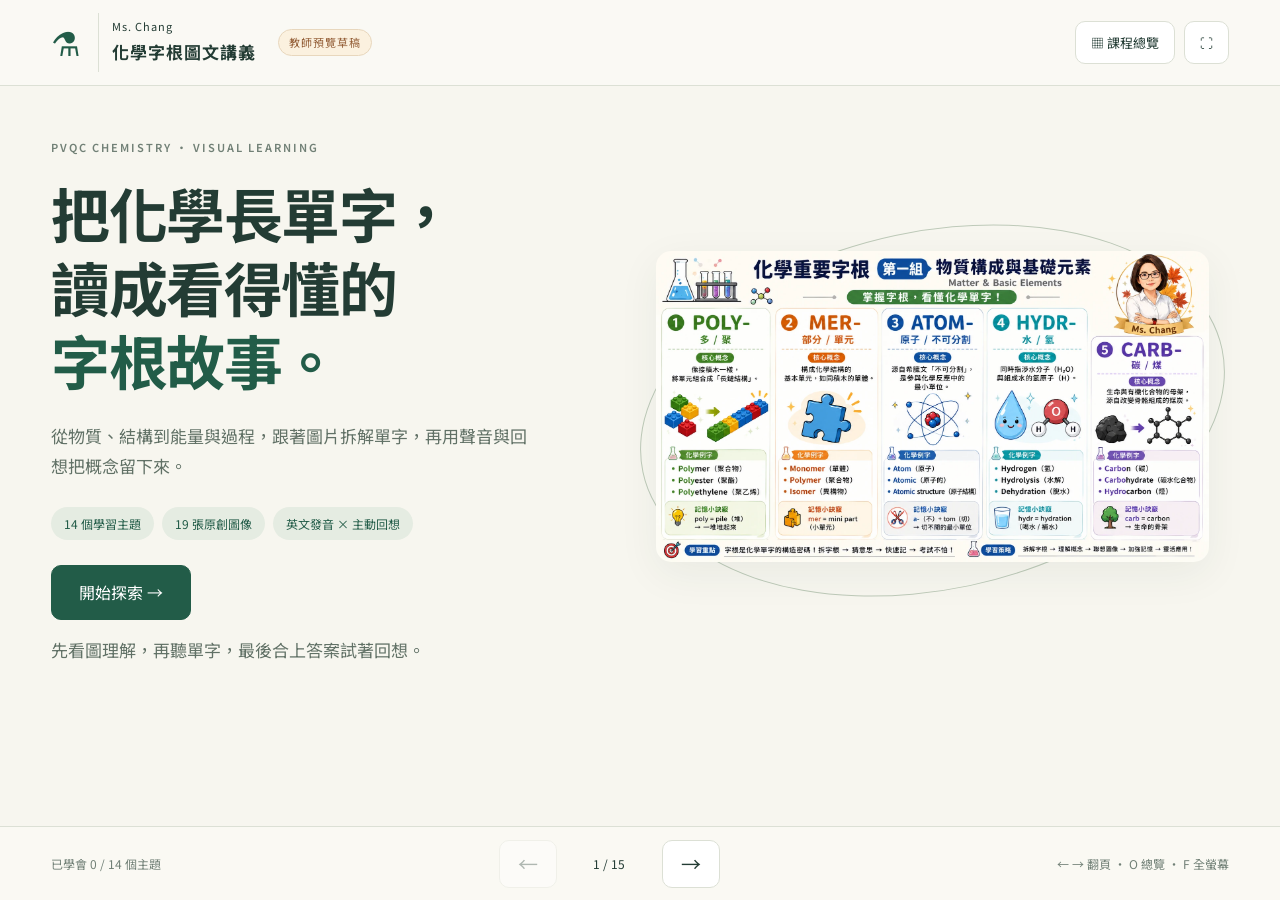
==== index.html @ fc12cee3 "Add PVQC chemistry visual learning draft and 19 web images" ====
<!doctype html>
<html lang="zh-Hant">
<head>
  <meta charset="utf-8"><meta name="viewport" content="width=device-width,initial-scale=1">
  <title>PVQC 化學字根｜圖文學習講義</title>
  <meta name="description" content="從圖像理解化學字根，搭配英文發音、字族整理與主動回想。">
  <link rel="stylesheet" href="style.css">
</head>
<body>
  <header class="topbar"><a class="brand" href="#home"><span class="brand-icon">⚗</span><span>Ms. Chang <b>化學字根圖文講義</b></span></a><span class="draft">教師預覽草稿</span><div class="top-actions"><button id="overview">▦ <span>課程總覽</span></button><button id="full" aria-label="切換全螢幕">⛶</button></div></header>
  <main id="main"></main>
  <footer><span id="progress" aria-live="polite"></span><div class="navigation"><button id="prev" aria-label="上一頁">←</button><span id="position"></span><button id="next" aria-label="下一頁">→</button></div><span class="keyboard">← → 翻頁 · O 總覽 · F 全螢幕</span></footer>
  <dialog id="grid-dialog"><div class="dialog-head"><div><small>COURSE MAP</small><h2>今天想探索哪個字根？</h2></div><button class="close" data-close="grid-dialog" aria-label="關閉課程總覽">✕</button></div><input id="search" type="search" placeholder="搜尋字根、主題或英文單字" aria-label="搜尋課程"><div id="grid" class="course-grid"></div></dialog>
  <dialog id="image-dialog"><button class="close" data-close="image-dialog" aria-label="關閉放大圖片">✕</button><img id="large-image" alt=""></dialog>
  <div id="status" class="status" role="status"></div>
  <script src="lessons.js"></script><script src="app.js"></script>
</body></html>
---- style.css ----
@import url('https://fonts.googleapis.com/css2?family=Noto+Sans+TC:wght@400;500;600;700;900&display=swap');
:root{--paper:#f7f6ef;--ink:#233c34;--green:#225c48;--sage:#e5ece2;--line:#dce0d5;--muted:#718076;--orange:#c77843;--white:#fff;--shadow:0 12px 40px #253c3410;color-scheme:light}
*{box-sizing:border-box}body{margin:0;background:var(--paper);color:var(--ink);font-family:'Noto Sans TC','Microsoft JhengHei',sans-serif;line-height:1.8}button,a,input{-webkit-tap-highlight-color:transparent}button,input{font:inherit}button{cursor:pointer;border:1px solid var(--line);border-radius:10px;background:transparent;color:var(--ink);padding:9px 15px;transition:background .15s}button:hover{background:var(--sage)}button:disabled{opacity:.35;cursor:default}a{color:inherit}button:focus-visible,a:focus-visible,input:focus-visible{outline:3px solid #cb8c47;outline-offset:3px}.topbar{height:86px;padding:0 4vw;display:flex;align-items:center;gap:22px;border-bottom:1px solid var(--line);background:#faf9f4}.brand{display:flex;align-items:center;gap:13px;text-decoration:none;font-size:11px;letter-spacing:1px}.brand b{display:block;font-size:17px;letter-spacing:1px}.brand-icon{font-size:33px;color:var(--green);border-right:1px solid var(--line);padding-right:16px}.draft{font-size:11px;letter-spacing:1px;color:#956039;border:1px solid #e8d7bd;border-radius:30px;padding:3px 10px;background:#fbf1df}.top-actions{margin-left:auto;display:flex;gap:9px}.top-actions button{font-size:13px;background:#fff}main{min-height:calc(100vh - 160px);padding:32px 4vw 45px}.eyebrow,small{font-size:11px;letter-spacing:2px;color:var(--muted);font-weight:600}.hero{max-width:1450px;margin:auto;display:grid;grid-template-columns:1fr 1.14fr;gap:5vw;align-items:center;min-height:65vh}.hero h1{font-size:clamp(38px,4.6vw,70px);line-height:1.25;margin:18px 0 24px;letter-spacing:-1.5px}.hero h1 em{font-style:normal;color:var(--green);position:relative}.hero p{font-size:17px;max-width:480px;color:#617166}.hero .cover-image{width:100%;border-radius:15px;box-shadow:var(--shadow);background:white}.hero-figure{position:relative;padding:20px}.hero-figure:before{content:'';position:absolute;inset:0;border:1px solid #becab9;border-radius:50%;z-index:-1;transform:rotate(-12deg)}.pill-row{display:flex;flex-wrap:wrap;gap:8px;margin:25px 0}.pill{font-size:12px;color:var(--green);background:var(--sage);border-radius:30px;padding:6px 13px}.primary{background:var(--green);color:white;border-color:var(--green);padding:12px 27px}.primary:hover{background:#184837;color:#fff}.subtle{font-size:12px;color:var(--muted);margin-top:15px}.lesson{max-width:1530px;margin:auto}.lesson-heading{display:flex;align-items:center;gap:15px;margin:0 0 24px}.lesson-heading .rule{flex:1;height:1px;background:var(--line)}.lesson-layout{display:grid;grid-template-columns:minmax(300px,.72fr) minmax(0,1.5fr);gap:3.7vw;align-items:start}.lesson-copy h1{font-size:clamp(28px,2.8vw,43px);line-height:1.4;letter-spacing:-1px;margin:8px 0 15px}.root{color:var(--green);font-size:12px;font-weight:700;letter-spacing:2px;line-height:1.6}.lead{font-size:18px;font-weight:500}.story{color:#5a6b60;font-size:14px;line-height:2}.section-label{font-size:11px;letter-spacing:1.5px;font-weight:700;color:var(--muted);margin:23px 0 9px}.word-list{display:flex;flex-wrap:wrap;gap:7px}.word{background:white;border:1px solid var(--line);text-align:left;padding:7px 11px;border-radius:8px;line-height:1.5}.word strong{font-size:13px;font-weight:600;display:block}.word span{font-size:11px;color:var(--muted)}.hide-zh .word span{visibility:hidden}.utility{display:flex;gap:8px;margin:13px 0;flex-wrap:wrap}.utility button{font-size:12px;padding:5px 10px}.image-panel{padding:14px;background:white;border:1px solid var(--line);border-radius:16px;box-shadow:var(--shadow)}.image-tabs{display:flex;gap:6px;flex-wrap:wrap;padding:3px 0 13px}.image-tabs button{font-size:11px;padding:5px 10px;border-radius:30px}.image-tabs button.active{background:var(--green);color:white;border-color:var(--green)}.image-open{width:100%;padding:0;border:0;background:white;display:block}.image-open:hover{background:white}.lesson-image{width:100%;display:block;border-radius:7px;height:auto}.image-hint{font-size:11px;color:var(--muted);display:flex;justify-content:space-between;margin-top:9px;padding:0 3px}.recall{margin-top:18px;padding:20px 22px;border-radius:12px;background:var(--sage)}.recall .section-label{margin:0 0 6px}.recall p{font-size:14px;margin:6px 0}.recall button{font-size:12px;background:#f8faf5;border-color:#bfcebd;margin-top:8px}.answer{border-top:1px solid #c5d1c1;padding-top:10px;margin-top:12px!important}.note{font-size:12px;color:#806447;background:#fcf2e3;padding:12px 15px;border-radius:9px;margin-top:14px;line-height:1.9}.master{width:100%;margin-top:18px;background:white;font-size:13px}.master.learned{background:var(--green);color:white;border-color:var(--green)}footer{min-height:74px;position:sticky;bottom:0;padding:12px 4vw;display:flex;align-items:center;justify-content:space-between;background:#faf9f4ed;backdrop-filter:blur(12px);border-top:1px solid var(--line);z-index:5;font-size:12px;color:var(--muted)}.navigation{display:flex;align-items:center;gap:20px}.navigation button{padding:5px 18px;font-size:20px;background:white}#position{min-width:65px;text-align:center;color:var(--ink)}dialog{border:1px solid var(--line);border-radius:18px;padding:30px;background:var(--paper);color:var(--ink);width:min(1100px,94vw);max-height:90vh}dialog::backdrop{background:#17342ac9;backdrop-filter:blur(5px)}.dialog-head{display:flex;align-items:center;justify-content:space-between;gap:20px}.dialog-head h2{margin:3px 0 15px;font-size:24px}.close{background:#fff;padding:5px 12px}.course-grid{display:grid;grid-template-columns:repeat(3,1fr);gap:15px;margin-top:20px}.course-card{text-align:left;padding:0;overflow:hidden;background:white;border-radius:12px;display:flex;flex-direction:column}.course-card img{width:100%;aspect-ratio:16/10;object-fit:contain;background:#fff}.course-card .card-text{padding:12px 15px}.course-card h3{font-size:14px;margin:5px 0}.course-card small{font-size:9px;letter-spacing:1px}.course-card .badge{float:right;font-size:11px;color:var(--green)}#search{width:100%;background:#fff;border:1px solid var(--line);border-radius:10px;padding:10px 14px}#image-dialog{width:min(1800px,97vw);padding:18px;background:white}#image-dialog .close{position:sticky;top:0;float:right}#large-image{width:100%;height:auto;display:block}.status{position:fixed;bottom:90px;left:50%;transform:translateX(-50%);background:#233c34;color:white;padding:9px 18px;border-radius:10px;font-size:12px;z-index:10;display:none}.empty{grid-column:1/-1;color:var(--muted)}
@media(min-width:1600px){.lesson-layout{grid-template-columns:430px minmax(0,1fr)}}
@media(max-width:1000px){main{padding:25px 3vw 35px}.lesson-layout{gap:24px;grid-template-columns: minmax(270px,.8fr) minmax(0,1.2fr)}.hero{gap:15px}.keyboard{display:none}.topbar{padding:0 3vw}.draft{margin-left:auto}.top-actions{margin-left:0}.lesson-copy h1{font-size:29px}.course-grid{grid-template-columns:repeat(2,1fr)}}
@media(max-width:720px){.topbar{height:73px;gap:8px}.brand b{font-size:13px;letter-spacing:0}.brand{font-size:9px;gap:8px}.brand-icon{font-size:25px;padding-right:10px}.draft{font-size:9px;padding:2px 7px;letter-spacing:0}.top-actions button{padding:6px 9px}.top-actions span{display:none}.hero{grid-template-columns:1fr;gap:15px;padding:10px 2vw}.hero h1{font-size:40px}.hero p{font-size:15px}.hero-figure{padding:15px 0 20px}.hero-figure:before{display:none}.lesson-layout{display:flex;flex-direction:column;gap:19px}.lesson-copy{display:contents}.lesson-copy h1{order:1;margin:0;font-size:30px}.lesson-copy>.root{order:0}.lead{order:2;margin:0;font-size:16px}.image-column{order:3;width:100%}.story{order:4;margin:0}.vocabulary{order:5;width:100%}.lesson-copy>.master{order:6;margin:0}.lesson-heading{margin-bottom:14px;font-size:10px}.image-panel{padding:9px;border-radius:11px}.image-hint{font-size:10px}.course-grid{grid-template-columns:1fr 1fr;gap:10px}.course-card .card-text{padding:9px}.course-card h3{font-size:12px}.dialog-head h2{font-size:19px}dialog{padding:18px}.recall{padding:16px}.navigation{gap:10px}.navigation button{padding:3px 13px}footer{padding:9px 4vw;min-height:64px}#progress{font-size:10px}}
@media(prefers-reduced-motion:reduce){*{scroll-behavior:auto!important;transition:none!important}}
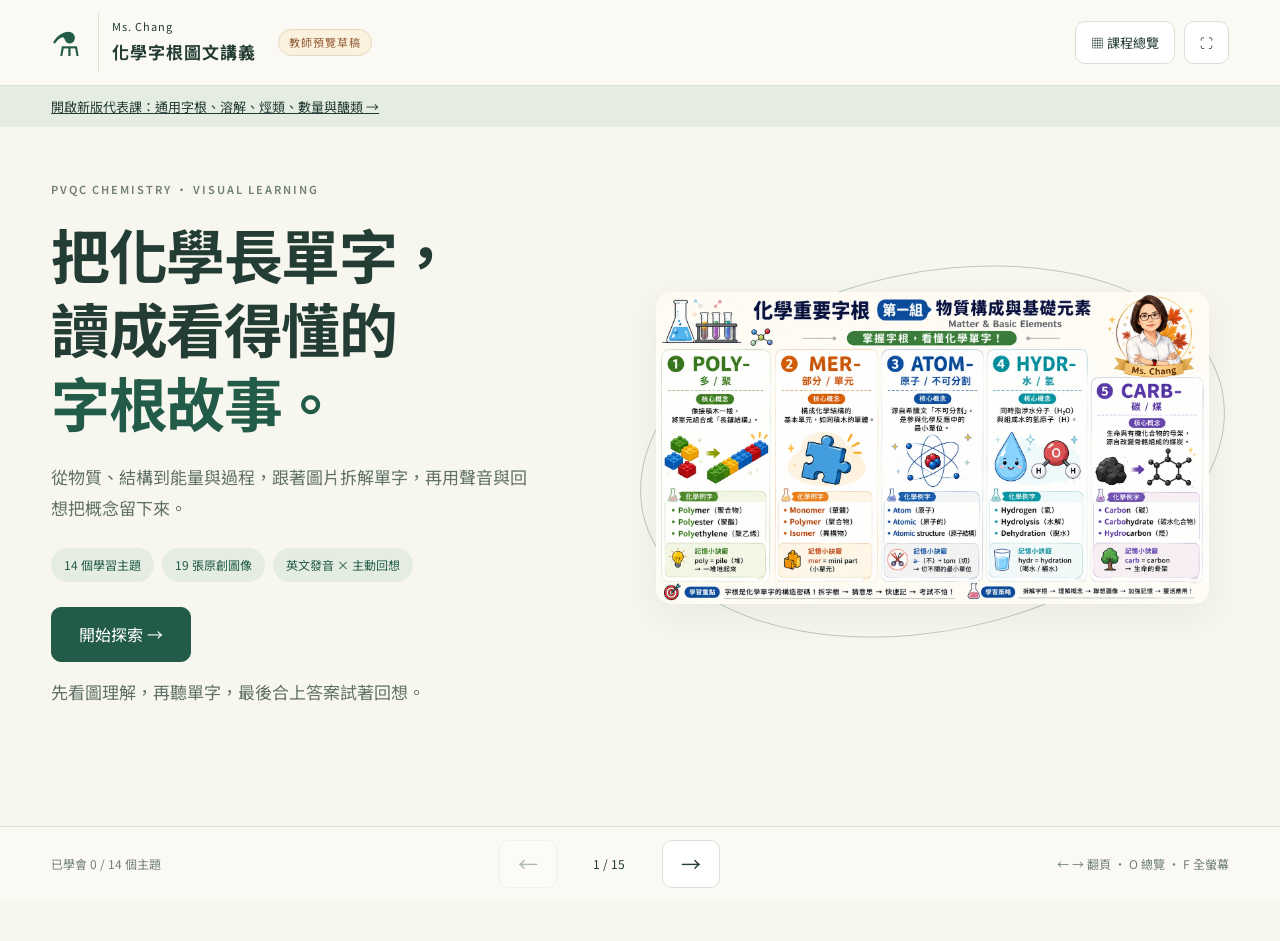
==== commit 15003ac5: "Add V11 shared vocabulary and four representative lessons" ====
--- a/index.html
+++ b/index.html
@@ -8,6 +8,7 @@
 </head>
 <body>
   <header class="topbar"><a class="brand" href="#home"><span class="brand-icon">⚗</span><span>Ms. Chang <b>化學字根圖文講義</b></span></a><span class="draft">教師預覽草稿</span><div class="top-actions"><button id="overview">▦ <span>課程總覽</span></button><button id="full" aria-label="切換全螢幕">⛶</button></div></header>
+  <div style="padding:9px 4vw;background:#e5ece2;font-size:13px"><a href="pilot.html">開啟新版代表課：通用字根、溶解、烴類、數量與醣類 →</a></div>
   <main id="main"></main>
   <footer><span id="progress" aria-live="polite"></span><div class="navigation"><button id="prev" aria-label="上一頁">←</button><span id="position"></span><button id="next" aria-label="下一頁">→</button></div><span class="keyboard">← → 翻頁 · O 總覽 · F 全螢幕</span></footer>
   <dialog id="grid-dialog"><div class="dialog-head"><div><small>COURSE MAP</small><h2>今天想探索哪個字根？</h2></div><button class="close" data-close="grid-dialog" aria-label="關閉課程總覽">✕</button></div><input id="search" type="search" placeholder="搜尋字根、主題或英文單字" aria-label="搜尋課程"><div id="grid" class="course-grid"></div></dialog>
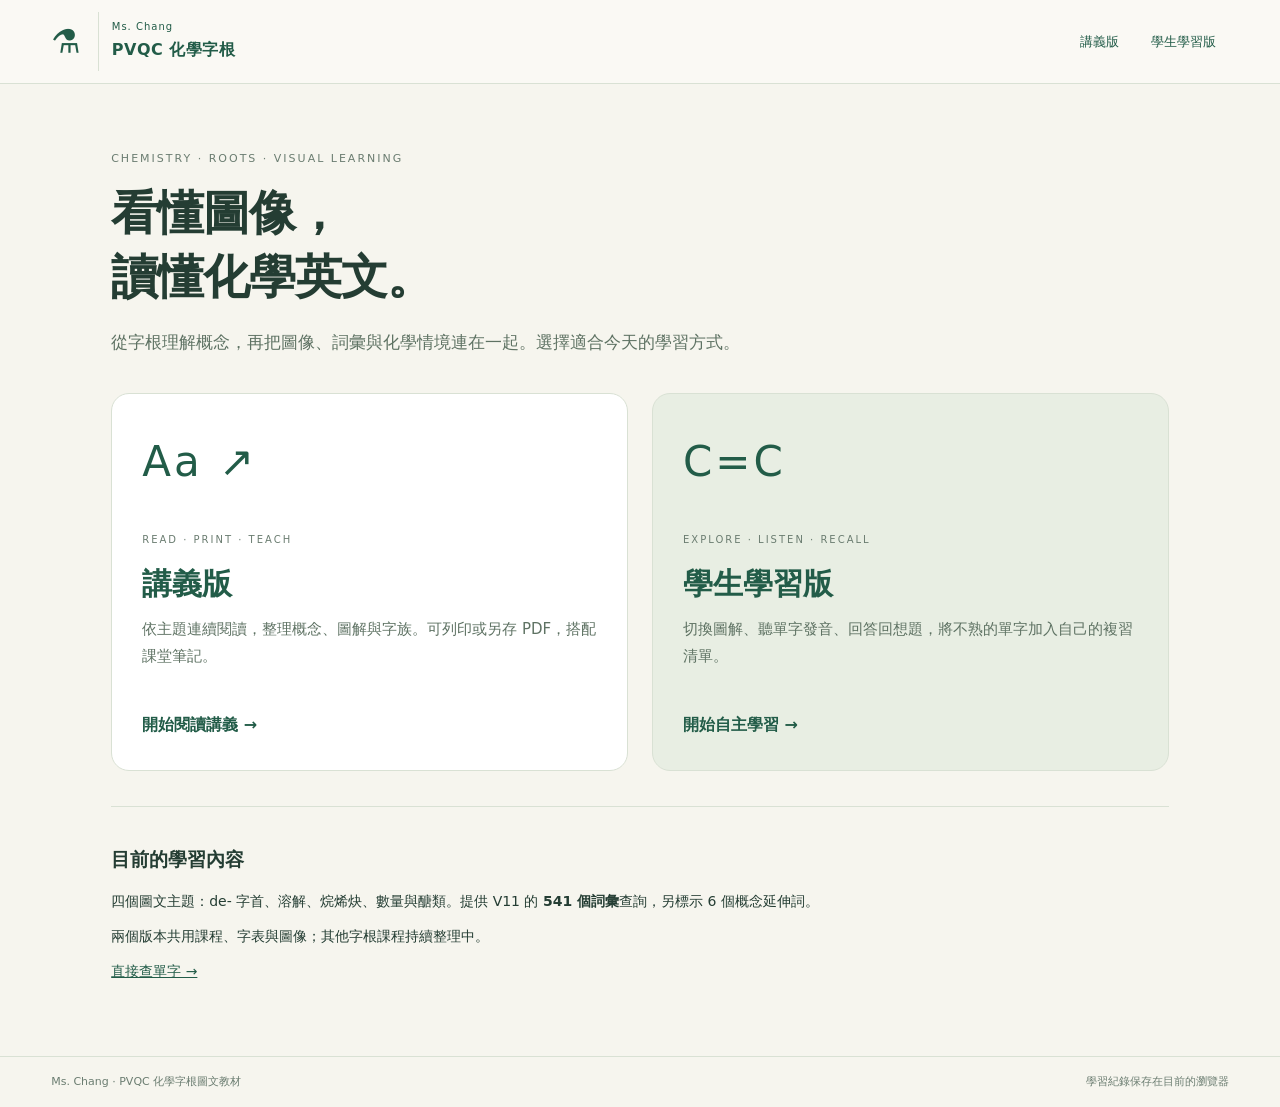
==== commit a6a31bae: "Publish shared handout and student website entries" ====
--- a/index.html
+++ b/index.html
@@ -1,18 +1,7 @@
 <!doctype html>
-<html lang="zh-Hant">
-<head>
-  <meta charset="utf-8"><meta name="viewport" content="width=device-width,initial-scale=1">
-  <title>PVQC 化學字根｜圖文學習講義</title>
-  <meta name="description" content="從圖像理解化學字根，搭配英文發音、字族整理與主動回想。">
-  <link rel="stylesheet" href="style.css">
-</head>
-<body>
-  <header class="topbar"><a class="brand" href="#home"><span class="brand-icon">⚗</span><span>Ms. Chang <b>化學字根圖文講義</b></span></a><span class="draft">教師預覽草稿</span><div class="top-actions"><button id="overview">▦ <span>課程總覽</span></button><button id="full" aria-label="切換全螢幕">⛶</button></div></header>
-  <div style="padding:9px 4vw;background:#e5ece2;font-size:13px"><a href="pilot.html">開啟新版代表課：通用字根、溶解、烴類、數量與醣類 →</a></div>
-  <main id="main"></main>
-  <footer><span id="progress" aria-live="polite"></span><div class="navigation"><button id="prev" aria-label="上一頁">←</button><span id="position"></span><button id="next" aria-label="下一頁">→</button></div><span class="keyboard">← → 翻頁 · O 總覽 · F 全螢幕</span></footer>
-  <dialog id="grid-dialog"><div class="dialog-head"><div><small>COURSE MAP</small><h2>今天想探索哪個字根？</h2></div><button class="close" data-close="grid-dialog" aria-label="關閉課程總覽">✕</button></div><input id="search" type="search" placeholder="搜尋字根、主題或英文單字" aria-label="搜尋課程"><div id="grid" class="course-grid"></div></dialog>
-  <dialog id="image-dialog"><button class="close" data-close="image-dialog" aria-label="關閉放大圖片">✕</button><img id="large-image" alt=""></dialog>
-  <div id="status" class="status" role="status"></div>
-  <script src="lessons.js"></script><script src="app.js"></script>
-</body></html>
+<html lang="zh-Hant"><head><meta charset="utf-8"><meta name="viewport" content="width=device-width,initial-scale=1"><title>PVQC 化學字根｜Ms. Chang</title><meta name="description" content="PVQC 化學字根圖文教材：講義版連續閱讀與列印，學生學習版看圖、聽單字、主動回想及複習。"><link rel="stylesheet" href="pilot.css"><link rel="stylesheet" href="publication.css"></head>
+<body><header><a class="brand" href="index.html"><span class="mark">⚗</span><span>Ms. Chang<b>PVQC 化學字根</b></span></a><nav aria-label="主要功能"><a href="handout.html">講義版</a><a href="student.html">學生學習版</a></nav></header>
+<main class="portal"><div class="eyebrow">CHEMISTRY · ROOTS · VISUAL LEARNING</div><h1>看懂圖像，<br>讀懂化學英文。</h1><p class="intro">從字根理解概念，再把圖像、詞彙與化學情境連在一起。選擇適合今天的學習方式。</p>
+<div class="entry-grid"><a class="entry-card" href="handout.html"><span class="entry-symbol">Aa ↗</span><small>READ · PRINT · TEACH</small><h2>講義版</h2><p>依主題連續閱讀，整理概念、圖解與字族。可列印或另存 PDF，搭配課堂筆記。</p><b>開始閱讀講義 →</b></a><a class="entry-card student-entry" href="student.html"><span class="entry-symbol">C=C</span><small>EXPLORE · LISTEN · RECALL</small><h2>學生學習版</h2><p>切換圖解、聽單字發音、回答回想題，將不熟的單字加入自己的複習清單。</p><b>開始自主學習 →</b></a></div>
+<section class="scope-note"><h2>目前的學習內容</h2><p>四個圖文主題：de- 字首、溶解、烷烯炔、數量與醣類。提供 V11 的 <strong>541 個詞彙</strong>查詢，另標示 6 個概念延伸詞。</p><p>兩個版本共用課程、字表與圖像；其他字根課程持續整理中。</p><a href="student.html#words">直接查單字 →</a></section></main>
+<footer><span>Ms. Chang · PVQC 化學字根圖文教材</span><span>學習紀錄保存在目前的瀏覽器</span></footer></body></html>
--- a/pilot.css
+++ b/pilot.css
@@ -0,0 +1,3 @@
+:root{--paper:#f6f5ee;--ink:#243d33;--green:#225c48;--muted:#6b7d71;--line:#d9e1d4;--sage:#e8eee3;--gold:#ad713b}*{box-sizing:border-box}body{margin:0;color:var(--ink);background:var(--paper);font-family:'Microsoft JhengHei',system-ui,sans-serif;line-height:1.8}a{color:var(--green)}button,input,select{font:inherit}button{cursor:pointer;border:1px solid var(--line);padding:8px 14px;background:#fff;border-radius:9px;color:var(--ink)}button:hover{background:var(--sage)}button:focus-visible,a:focus-visible,input:focus-visible,select:focus-visible{outline:3px solid #c08a4c;outline-offset:3px}header{min-height:82px;padding:12px 4vw;border-bottom:1px solid var(--line);display:flex;gap:22px;align-items:center;background:#faf9f4}header .brand{display:flex;gap:13px;align-items:center;text-decoration:none;font-size:10px;letter-spacing:1px}.brand b{display:block;font-size:16px;letter-spacing:.5px}.mark{font-size:33px;border-right:1px solid var(--line);padding-right:16px}.preview-label{color:var(--gold);font-size:11px;background:#fbefdb;padding:3px 10px;border-radius:20px}nav{margin-left:auto;display:flex;gap:6px}nav a{font-size:13px;text-decoration:none;padding:7px 13px;border-radius:7px}nav a[aria-current=page]{background:var(--sage);font-weight:bold}main{max-width:1440px;margin:auto;min-height:calc(100vh - 150px);padding:35px 4vw 50px}.eyebrow{font-size:11px;letter-spacing:2px;color:var(--muted)}h1{font-size:clamp(29px,3.7vw,49px);line-height:1.35;letter-spacing:-1px;margin:12px 0 18px}h2{line-height:1.5}p{margin:10px 0}.intro{max-width:720px;font-size:17px;color:#5e7263}.course-grid{display:grid;grid-template-columns:repeat(4,1fr);gap:18px;margin-top:30px}.course{display:block;text-decoration:none;border:1px solid var(--line);border-radius:14px;overflow:hidden;background:#fff}.course-art{height:170px;padding:20px;display:grid;place-items:center;background:#e9eee1}.course-art.large-symbol{font-size:53px;font-weight:bold;letter-spacing:3px}.course:nth-child(2) .course-art{background:#e0eef0}.course:nth-child(3) .course-art{background:#f4e8d9}.course:nth-child(4) .course-art{background:#eee4ec}.course-body{padding:18px}.course h2{font-size:18px;margin:6px 0}.course p{font-size:13px;color:var(--muted)}.course small{font-size:10px;letter-spacing:1px}.home-note{border-left:3px solid #b5c8ae;padding:10px 18px;margin-top:30px;font-size:13px;color:var(--muted)}.crumb{display:flex;justify-content:space-between;font-size:12px;color:var(--muted);gap:12px;margin-bottom:22px}.crumb a{text-decoration:none}.lesson-grid{display:grid;grid-template-columns:minmax(280px,.8fr) minmax(0,1.25fr);gap:38px;align-items:start}.lesson-grid h1{font-size:clamp(28px,3vw,41px)}.root-title{font-size:12px;color:var(--green);font-weight:bold;letter-spacing:2px}.concept{font-size:17px;font-weight:bold}.story{font-size:14px;color:#5d6e61;line-height:2}.section-label{font-size:11px;letter-spacing:1px;color:var(--muted);margin:24px 0 9px}.words{display:flex;flex-wrap:wrap;gap:8px}.word-chip{background:#fff;border:1px solid var(--line);border-radius:9px;padding:9px 11px;min-width:120px}.word-top{display:flex;justify-content:space-between;gap:10px;align-items:center}.speak{border:0;padding:0;background:none;text-align:left;font-weight:bold;font-size:13px}.speak:hover{background:transparent;text-decoration:underline}.word-zh{font-size:12px;color:var(--muted);margin:4px 0}.tag{font-size:9px;color:#687d64;display:inline-block;background:#edf2e7;padding:0 5px;border-radius:3px}.tag.extension{color:#94602f;background:#fbefdf}.star{padding:0 4px;border:0;font-size:17px;line-height:1;background:transparent}.star[aria-pressed=true]{color:#b27b34}.utilities{display:flex;gap:8px;flex-wrap:wrap;margin:12px 0}.utilities button{font-size:11px;padding:5px 9px}.hide-meanings .word-zh{visibility:hidden}.visual{border:1px solid var(--line);border-radius:14px;background:#fff;padding:17px;overflow:hidden}.visual img{width:100%;display:block;border-radius:8px}.image-scroll{max-height:650px;overflow:auto}.image-open{padding:0;display:block;border:0;width:100%}.caption{font-size:11px;color:var(--muted);padding-top:8px}.tabs{display:flex;gap:8px;flex-wrap:wrap;margin-bottom:13px}.tabs button{font-size:12px}.tabs button.active{background:var(--green);color:white;border-color:var(--green)}.explanation{font-size:14px;background:#f4f6ef;border-radius:9px;padding:15px;margin-top:14px}.boundary{font-size:12px;color:#7b6146;background:#faf0df;border-radius:9px;padding:13px 15px;margin-top:15px}.boundary b{display:block}.recall{padding:20px;background:var(--sage);border-radius:12px;margin-top:22px}.recall h2{font-size:11px;letter-spacing:1px;margin:0 0 9px;color:var(--muted)}.recall legend{font-weight:bold;font-size:15px}.recall fieldset{border:0;padding:0;margin:0}.choices{display:grid;gap:8px;margin:13px 0}.choice{display:flex;gap:9px;align-items:flex-start;border:1px solid #d2ddca;border-radius:8px;background:#fff;padding:8px 12px;font-size:13px;cursor:pointer}.choice input{margin-top:7px}.feedback{font-size:13px;margin-top:12px}.master{width:100%;margin-top:20px;font-size:13px}.master[aria-pressed=true]{background:var(--green);color:white}.source{font-size:11px;color:var(--muted);margin-top:18px}.source summary{cursor:pointer}.source p{overflow-wrap:anywhere}.source a{overflow-wrap:anywhere}.sugar-units{min-height:150px;display:flex;align-items:center;justify-content:center;flex-wrap:wrap;gap:7px;padding:20px 12px}.sugar-unit{width:34px;height:34px;border:2px solid #518f75;border-radius:50%;background:#e4eee2;position:relative}.sugar-unit:not(:last-child):after{content:'';position:absolute;right:-11px;top:14px;width:10px;height:3px;background:#518f75}.diagram-title{text-align:center;font-size:21px;font-weight:bold;padding-top:15px}.diagram-subtitle{text-align:center;font-size:12px;color:var(--muted)}.solution-svg,.bond-svg{display:block;width:100%;height:auto}.search-panel{display:flex;gap:12px;margin:22px 0;flex-wrap:wrap}.search-panel input,.search-panel select{padding:11px 14px;border:1px solid var(--line);background:white;border-radius:9px;min-width:180px}.search-panel input{flex:1}.results-meta{font-size:12px;color:var(--muted);margin-bottom:15px}.word-table{width:100%;border-collapse:collapse;background:#fff;border:1px solid var(--line);font-size:13px}.word-table th,.word-table td{padding:12px;border-bottom:1px solid var(--line);text-align:left;vertical-align:top}.word-table th{font-size:11px;background:#edf1e7;letter-spacing:1px}.word-table .speak{font-size:14px}.word-table .group{font-size:11px;color:var(--muted)}.word-table details{font-size:12px;margin-top:5px}.word-table details summary{cursor:pointer;color:var(--muted)}.table-wrap{overflow-x:auto}.pager{display:flex;gap:15px;align-items:center;justify-content:center;margin:20px 0}.pager button:disabled{opacity:.35;cursor:default}.review-card{padding:19px;background:white;border:1px solid var(--line);border-radius:10px;margin:12px 0}.review-card h2{font-size:17px;margin:0 0 10px}.empty{padding:30px;background:#fff;border-radius:10px;color:var(--muted)}footer{border-top:1px solid var(--line);padding:15px 4vw;display:flex;justify-content:space-between;gap:15px;font-size:11px;color:var(--muted)}dialog{width:min(1600px,97vw);max-height:95vh;border:1px solid var(--line);border-radius:13px;padding:15px;background:white}dialog::backdrop{background:#193c30c9}dialog img{width:100%;display:block}#close-image{position:sticky;top:0;float:right;z-index:1}#toast{display:none;position:fixed;left:50%;bottom:25px;transform:translateX(-50%);padding:10px 18px;border-radius:10px;background:var(--ink);color:#fff;font-size:12px;z-index:20}svg text{font-family:'Microsoft JhengHei',system-ui,sans-serif}.lesson-nav{display:flex;justify-content:space-between;margin-top:24px;font-size:13px}.lesson-nav a{text-decoration:none}.quiz-status{font-size:12px;color:var(--muted)}
+@media(max-width:1000px){.course-grid{grid-template-columns:repeat(2,1fr)}.lesson-grid{gap:24px;grid-template-columns:minmax(270px,.8fr) minmax(0,1.2fr)}header{gap:12px}.preview-label{display:none}nav a{padding:7px 10px}}
+@media(max-width:720px){header{padding:10px 4vw;flex-wrap:wrap;gap:8px}.brand b{font-size:14px}.mark{font-size:28px}nav{width:100%;justify-content:space-between;border-top:1px solid var(--line);padding-top:7px}nav a{font-size:12px;text-align:center;flex:1}main{padding:25px 4vw 35px}.lesson-grid{display:flex;flex-direction:column;gap:20px}.lesson-text{display:contents}.lesson-text>.root-title{order:0}.lesson-text>h1{order:1;margin:0}.lesson-text>.concept{order:2;margin:0}.lesson-visual{order:3;width:100%}.lesson-text>.story{order:4;margin:0}.lesson-text>.vocabulary{order:5;width:100%}.lesson-text>.master{order:6;margin:0}.lesson-text>.source{order:7}.course-grid{gap:12px}.course-art{height:120px}.course-art.large-symbol{font-size:37px}.course-body{padding:12px}.course h2{font-size:16px}.course p{font-size:11px}.visual{padding:12px}.lesson-grid h1{font-size:30px}.word-table{min-width:540px}.sugar-unit{width:27px;height:27px}.sugar-unit:not(:last-child):after{top:10px}.crumb{font-size:11px}.source{width:100%}footer{flex-direction:column;gap:5px}.image-scroll{max-height:600px}}
--- a/publication.css
+++ b/publication.css
@@ -0,0 +1,4 @@
+
+.portal{max-width:1160px;padding-top:65px}.entry-grid{display:grid;grid-template-columns:1fr 1fr;gap:24px;margin:35px 0}.entry-card{display:block;background:white;border:1px solid var(--line);border-radius:18px;text-decoration:none;padding:30px}.entry-symbol{display:block;font-size:42px;letter-spacing:3px;color:var(--green);margin-bottom:25px}.entry-card small{color:var(--muted);font-size:10px;letter-spacing:2px}.entry-card h2{font-size:30px;margin:8px 0}.entry-card p{color:#5e7263;font-size:15px;min-height:70px}.entry-card b{display:block;margin-top:25px}.student-entry{background:#e8eee3}.entry-card:hover{border-color:var(--green);box-shadow:0 8px 25px #243d3310}.scope-note{border-top:1px solid var(--line);padding:22px 0;font-size:14px}.scope-note h2{font-size:19px}.handout{max-width:1060px}.handout-tools{display:flex;align-items:center;gap:20px;flex-wrap:wrap;margin:20px 0;font-size:13px}.handout-contents{margin:25px 0;display:grid;grid-template-columns:1fr 1fr;gap:8px}.handout-contents a{background:var(--sage);padding:12px;border-radius:8px}.chapter{border-top:2px solid var(--line);padding:40px 0;scroll-margin-top:20px}.chapter>h2{font-size:32px;margin:7px 0 15px}.chapter>p{max-width:800px}.chapter h3{font-size:16px;margin:23px 0 10px}.print-visual{margin:20px 0}.print-visual .image-scroll{max-height:none;overflow:visible}.print-visual img{max-width:680px;margin:auto}.comparison-diagrams{display:grid;grid-template-columns:repeat(3,minmax(0,1fr));gap:10px}.comparison-diagrams .visual{padding:10px}.comparison-diagrams .diagram-title{font-size:17px}.comparison-diagrams .explanation{font-size:12px}.comparison-diagrams.sugars{grid-template-columns:1fr 1fr}.handout-words{border-collapse:collapse;width:100%;background:white;font-size:14px;overflow-wrap:anywhere}.handout-words th,.handout-words td{border:1px solid var(--line);padding:10px;text-align:left}.handout-words th{background:var(--sage)}.paper-recall{margin:24px 0;background:var(--sage);padding:18px;border-radius:10px}.writing-space{border-bottom:1px solid #a3b49b;min-height:80px;font-size:13px}.answer{display:none;margin-top:18px}.show-answers .answer{display:block}.handout-source{font-size:11px;color:var(--muted)}.study-link{font-size:13px}
+@media(max-width:720px){.portal{padding-top:30px}.entry-grid{grid-template-columns:1fr;gap:16px}.entry-card{padding:24px}.entry-card p{min-height:0}.handout-contents{grid-template-columns:1fr}.comparison-diagrams{grid-template-columns:1fr}.comparison-diagrams.sugars{grid-template-columns:1fr}.chapter>h2{font-size:27px}.handout-words{font-size:12px}.handout-words td,.handout-words th{padding:7px}}
+@media print{@page{size:A4;margin:14mm}body{background:white;color:#172a21;font-size:11pt}header,footer,.handout-tools,.handout-contents,.study-link{display:none!important}main.handout{padding:0;max-width:none}.handout>h1{font-size:26pt}.handout>.intro{font-size:11pt}.chapter{break-before:page;padding:0;border:0}.chapter>h2{font-size:22pt}.print-visual{break-inside:avoid;border-color:#aaa}.print-visual img{max-height:235mm;width:auto;max-width:100%;object-fit:contain}.comparison-diagrams{grid-template-columns:repeat(3,minmax(0,1fr))}.comparison-diagrams.sugars{grid-template-columns:1fr 1fr}.print-visual .image-scroll{overflow:visible;max-height:none}.boundary,.paper-recall{background:white;border:1px solid #bbb;break-inside:avoid}.handout-words{font-size:10pt}.handout-words tr{break-inside:avoid}.handout-source{font-size:8pt}a{color:inherit;text-decoration:none}.scope-note{break-inside:avoid}.answer{break-inside:avoid}svg{max-height:80mm}.sugar-units{min-height:90px}}
